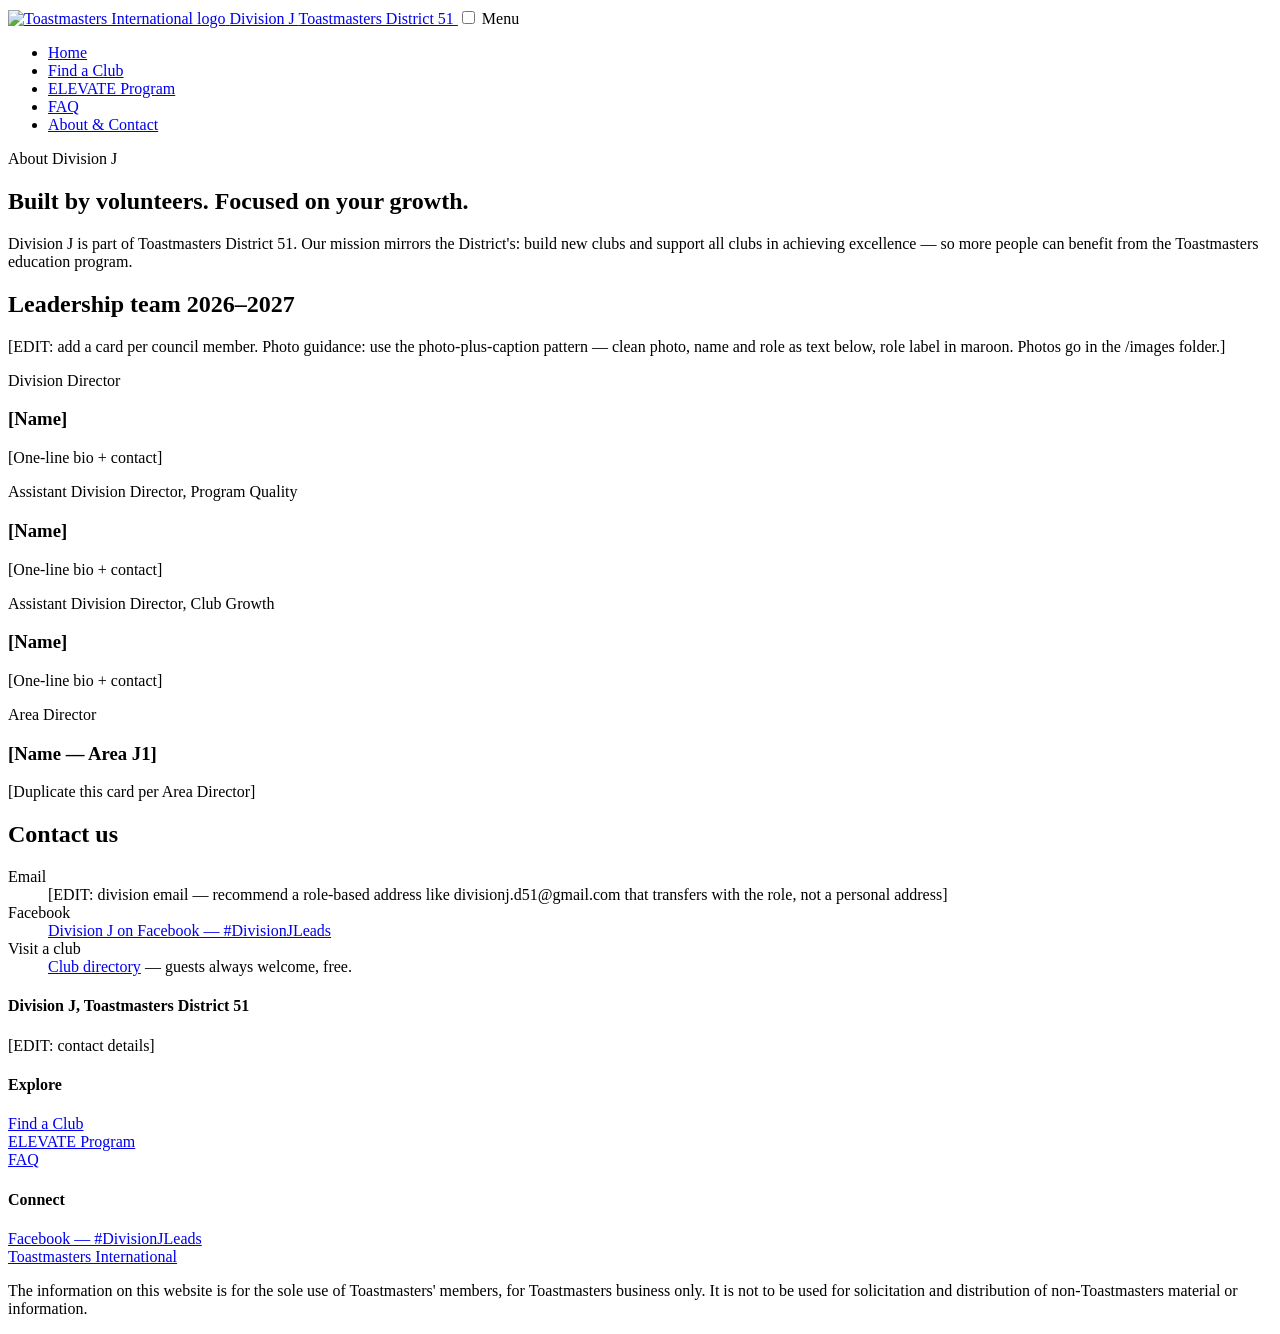
==== about.html @ 24cd4c6c "Add files via upload" ====
<!DOCTYPE html>
<html lang="en">
<head>
<meta charset="UTF-8">
<meta name="viewport" content="width=device-width, initial-scale=1.0">
<title>About &amp; Contact — Division J, Toastmasters District 51</title>
<meta name="description" content="About Division J of Toastmasters District 51: our mission, the 2026–2027 leadership team, and how to contact us.">
<link rel="canonical" href="https://YOUR-SITE-URL/about.html">
<link rel="preconnect" href="https://fonts.googleapis.com">
<link rel="preconnect" href="https://fonts.gstatic.com" crossorigin>
<link href="https://fonts.googleapis.com/css2?family=Montserrat:wght@600;700;800&family=Source+Sans+3:ital,wght@0,400;0,600;1,400&display=swap" rel="stylesheet">
<link rel="stylesheet" href="css/style.css">
</head>
<body>

<header class="site-header">
  <div class="wrap header-inner">
    <a class="brand" href="index.html">
      <img src="assets/toastmasters-logo.png" alt="Toastmasters International logo">
      <span class="brand-text">
        <span class="division">Division J</span>
        <span class="district">Toastmasters District 51</span>
      </span>
    </a>
    <input type="checkbox" id="nav-toggle" class="nav-toggle-box" aria-hidden="true">
    <label for="nav-toggle" class="nav-toggle">Menu</label>
    <nav class="site-nav" aria-label="Main navigation">
      <ul>
        <li><a href="index.html">Home</a></li>
        <li><a href="clubs.html">Find a Club</a></li>
        <li><a href="elevate.html">ELEVATE Program</a></li>
        <li><a href="faq.html">FAQ</a></li>
        <li><a href="about.html" aria-current="page">About &amp; Contact</a></li>
      </ul>
    </nav>
  </div>
</header>

<main>
  <section class="hero">
    <div class="wrap">
      <p class="eyebrow">About Division J</p>
      <h1>Built by volunteers. Focused on your growth.</h1>
      <p class="lede">Division J is part of Toastmasters District 51. Our mission mirrors the District's:
      build new clubs and support all clubs in achieving excellence — so more people can benefit from
      the Toastmasters education program.</p>
    </div>
  </section>

  <section class="section">
    <div class="wrap">
      <h2>Leadership team 2026–2027</h2>
      <p class="section-sub placeholder">[EDIT: add a card per council member. Photo guidance: use the
      photo-plus-caption pattern — clean photo, name and role as text below, role label in maroon.
      Photos go in the /images folder.]</p>
      <div class="card-grid">
        <div class="card">
          <span class="meta">Division Director</span>
          <h3 class="placeholder">[Name]</h3>
          <p class="placeholder">[One-line bio + contact]</p>
        </div>
        <div class="card">
          <span class="meta">Assistant Division Director, Program Quality</span>
          <h3 class="placeholder">[Name]</h3>
          <p class="placeholder">[One-line bio + contact]</p>
        </div>
        <div class="card">
          <span class="meta">Assistant Division Director, Club Growth</span>
          <h3 class="placeholder">[Name]</h3>
          <p class="placeholder">[One-line bio + contact]</p>
        </div>
        <div class="card">
          <span class="meta">Area Director</span>
          <h3 class="placeholder">[Name — Area J1]</h3>
          <p class="placeholder">[Duplicate this card per Area Director]</p>
        </div>
      </div>
    </div>
  </section>

  <section class="section alt">
    <div class="wrap">
      <h2>Contact us</h2>
      <dl class="facts">
        <div>
          <dt>Email</dt>
          <dd class="placeholder">[EDIT: division email — recommend a role-based address like
          divisionj.d51@gmail.com that transfers with the role, not a personal address]</dd>
        </div>
        <div>
          <dt>Facebook</dt>
          <dd><a href="https://EDIT-facebook-page-url">Division J on Facebook — #DivisionJLeads</a></dd>
        </div>
        <div>
          <dt>Visit a club</dt>
          <dd><a href="clubs.html">Club directory</a> — guests always welcome, free.</dd>
        </div>
      </dl>
    </div>
  </section>
</main>

<footer class="site-footer">
  <div class="wrap footer-inner">
    <div>
      <h4>Division J, Toastmasters District 51</h4>
      <p><span class="placeholder">[EDIT: contact details]</span></p>
    </div>
    <div>
      <h4>Explore</h4>
      <p><a href="clubs.html">Find a Club</a><br><a href="elevate.html">ELEVATE Program</a><br><a href="faq.html">FAQ</a></p>
    </div>
    <div>
      <h4>Connect</h4>
      <p><a href="https://EDIT-facebook-page-url">Facebook — #DivisionJLeads</a><br><a href="https://www.toastmasters.org">Toastmasters International</a></p>
    </div>
    <p class="disclaimer">
      The information on this website is for the sole use of Toastmasters' members, for Toastmasters
      business only. It is not to be used for solicitation and distribution of non-Toastmasters
      material or information.
    </p>
  </div>
</footer>

</body>
</html>
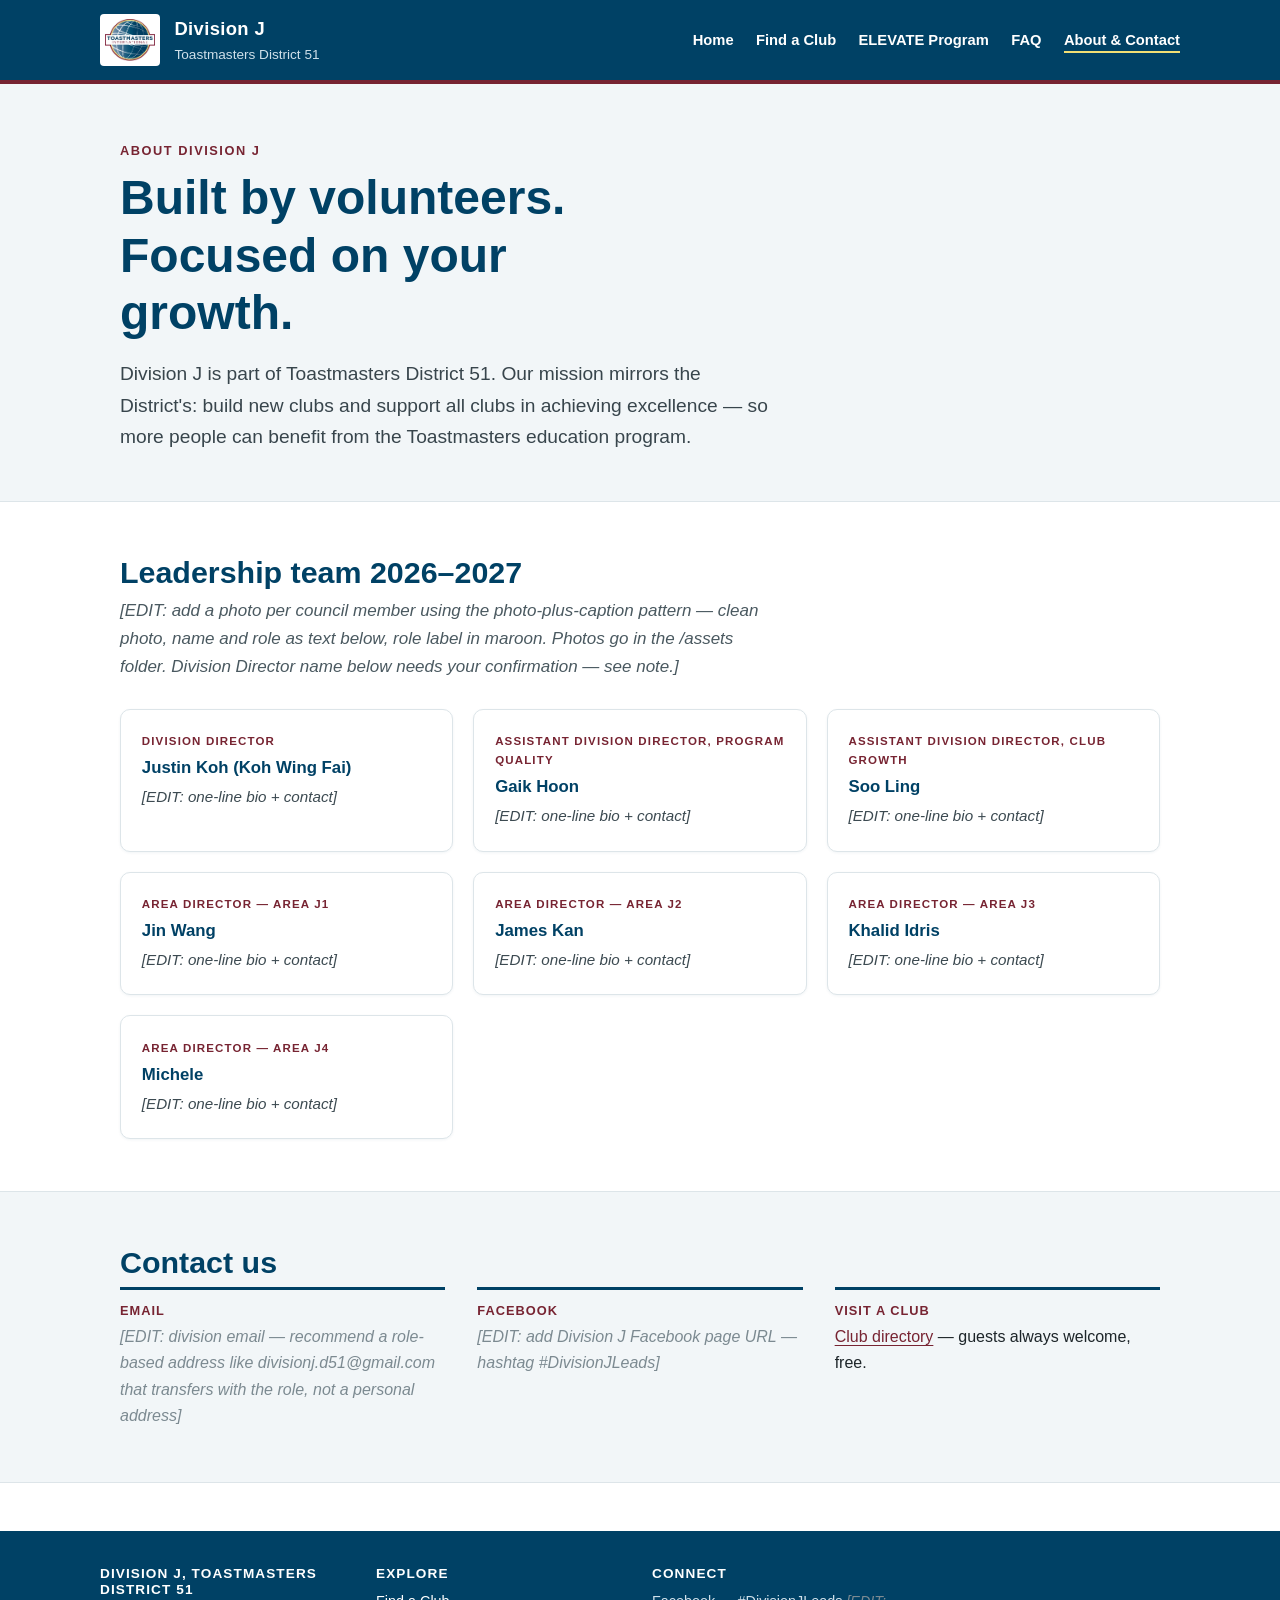
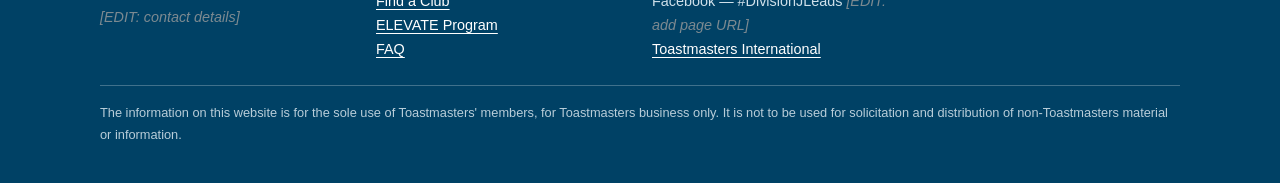
==== commit 315af9af: "Add files via upload Fix logo, add calendar and club directory" ====
--- a/about.html
+++ b/about.html
@@ -5,7 +5,12 @@
 <meta name="viewport" content="width=device-width, initial-scale=1.0">
 <title>About &amp; Contact — Division J, Toastmasters District 51</title>
 <meta name="description" content="About Division J of Toastmasters District 51: our mission, the 2026–2027 leadership team, and how to contact us.">
-<link rel="canonical" href="https://YOUR-SITE-URL/about.html">
+<link rel="canonical" href="https://divisionj-d51.github.io/about.html">
+<link rel="icon" type="image/png" href="assets/favicon-32.png">
+<link rel="apple-touch-icon" href="assets/apple-touch-icon.png">
+<meta property="og:title" content="About &amp; Contact — Division J, Toastmasters District 51">
+<meta property="og:type" content="website">
+<meta property="og:url" content="https://divisionj-d51.github.io/about.html">
 <link rel="preconnect" href="https://fonts.googleapis.com">
 <link rel="preconnect" href="https://fonts.gstatic.com" crossorigin>
 <link href="https://fonts.googleapis.com/css2?family=Montserrat:wght@600;700;800&family=Source+Sans+3:ital,wght@0,400;0,600;1,400&display=swap" rel="stylesheet">
@@ -50,29 +55,44 @@
   <section class="section">
     <div class="wrap">
       <h2>Leadership team 2026–2027</h2>
-      <p class="section-sub placeholder">[EDIT: add a card per council member. Photo guidance: use the
-      photo-plus-caption pattern — clean photo, name and role as text below, role label in maroon.
-      Photos go in the /images folder.]</p>
+      <p class="section-sub placeholder">[EDIT: add a photo per council member using the photo-plus-caption
+      pattern — clean photo, name and role as text below, role label in maroon. Photos go in the
+      /assets folder. Division Director name below needs your confirmation — see note.]</p>
       <div class="card-grid">
         <div class="card">
           <span class="meta">Division Director</span>
-          <h3 class="placeholder">[Name]</h3>
-          <p class="placeholder">[One-line bio + contact]</p>
+          <h3>Justin Koh (Koh Wing Fai)</h3>
+          <p class="placeholder">[EDIT: one-line bio + contact]</p>
         </div>
         <div class="card">
           <span class="meta">Assistant Division Director, Program Quality</span>
-          <h3 class="placeholder">[Name]</h3>
-          <p class="placeholder">[One-line bio + contact]</p>
+          <h3>Gaik Hoon</h3>
+          <p class="placeholder">[EDIT: one-line bio + contact]</p>
         </div>
         <div class="card">
           <span class="meta">Assistant Division Director, Club Growth</span>
-          <h3 class="placeholder">[Name]</h3>
-          <p class="placeholder">[One-line bio + contact]</p>
+          <h3>Soo Ling</h3>
+          <p class="placeholder">[EDIT: one-line bio + contact]</p>
         </div>
         <div class="card">
-          <span class="meta">Area Director</span>
-          <h3 class="placeholder">[Name — Area J1]</h3>
-          <p class="placeholder">[Duplicate this card per Area Director]</p>
+          <span class="meta">Area Director — Area J1</span>
+          <h3>Jin Wang</h3>
+          <p class="placeholder">[EDIT: one-line bio + contact]</p>
+        </div>
+        <div class="card">
+          <span class="meta">Area Director — Area J2</span>
+          <h3>James Kan</h3>
+          <p class="placeholder">[EDIT: one-line bio + contact]</p>
+        </div>
+        <div class="card">
+          <span class="meta">Area Director — Area J3</span>
+          <h3>Khalid Idris</h3>
+          <p class="placeholder">[EDIT: one-line bio + contact]</p>
+        </div>
+        <div class="card">
+          <span class="meta">Area Director — Area J4</span>
+          <h3>Michele</h3>
+          <p class="placeholder">[EDIT: one-line bio + contact]</p>
         </div>
       </div>
     </div>
@@ -89,7 +109,7 @@
         </div>
         <div>
           <dt>Facebook</dt>
-          <dd><a href="https://EDIT-facebook-page-url">Division J on Facebook — #DivisionJLeads</a></dd>
+          <dd class="placeholder">[EDIT: add Division J Facebook page URL — hashtag #DivisionJLeads]</dd>
         </div>
         <div>
           <dt>Visit a club</dt>
@@ -112,7 +132,7 @@
     </div>
     <div>
       <h4>Connect</h4>
-      <p><a href="https://EDIT-facebook-page-url">Facebook — #DivisionJLeads</a><br><a href="https://www.toastmasters.org">Toastmasters International</a></p>
+      <p>Facebook — #DivisionJLeads <span class="placeholder">[EDIT: add page URL]</span><br><a href="https://www.toastmasters.org">Toastmasters International</a></p>
     </div>
     <p class="disclaimer">
       The information on this website is for the sole use of Toastmasters' members, for Toastmasters
--- a/css/style.css
+++ b/css/style.css
@@ -0,0 +1,181 @@
+/* ============================================================
+   DIVISION J — TOASTMASTERS DISTRICT 51
+   Brand-compliant stylesheet
+   Palette + fonts per Toastmasters International Brand Manual:
+   - Loyal Blue #004165 | True Maroon #772432
+   - Cool Gray #A9B2B1  | Happy Yellow #F2DF74
+   - Headings: Montserrat (free alternate for Gotham)
+   - Body: Source Sans 3 (free alternate for Myriad Pro)
+   ============================================================ */
+
+:root {
+  --loyal-blue: #004165;
+  --true-maroon: #772432;
+  --cool-gray: #A9B2B1;
+  --happy-yellow: #F2DF74;
+  --ink: #1d2529;
+  --paper: #ffffff;
+  --mist: #f2f6f8;
+  --rule: #dde5e9;
+  --max: 1080px;
+}
+
+* { margin: 0; padding: 0; box-sizing: border-box; }
+
+html { scroll-behavior: smooth; }
+@media (prefers-reduced-motion: reduce) {
+  html { scroll-behavior: auto; }
+  * { animation: none !important; transition: none !important; }
+}
+
+body {
+  font-family: "Source Sans 3", "Segoe UI", Arial, sans-serif;
+  font-size: 1.0625rem;
+  line-height: 1.65;
+  color: var(--ink);
+  background: var(--paper);
+}
+
+h1, h2, h3, h4 {
+  font-family: "Montserrat", "Segoe UI", Arial, sans-serif;
+  color: var(--loyal-blue);
+  line-height: 1.2;
+}
+
+a { color: var(--true-maroon); text-decoration-thickness: 1px; text-underline-offset: 3px; }
+a:hover { color: var(--loyal-blue); }
+a:focus-visible, button:focus-visible {
+  outline: 3px solid var(--happy-yellow);
+  outline-offset: 2px;
+}
+
+.wrap { max-width: var(--max); margin: 0 auto; padding: 0 1.25rem; }
+
+/* ---------- Header ---------- */
+.site-header {
+  background: var(--loyal-blue);
+  color: #fff;
+  border-bottom: 4px solid var(--true-maroon);
+}
+.header-inner {
+  display: flex; align-items: center; gap: 1rem;
+  padding: 0.85rem 0; flex-wrap: wrap;
+}
+.brand { display: flex; align-items: center; gap: 0.9rem; text-decoration: none; }
+/* Brand rule: official logo unaltered, clear space respected;
+   Division name is SEPARATE TEXT — never merged into a lockup. */
+.brand img { height: 52px; width: auto; display: block; background: #fff; border-radius: 4px; padding: 5px; }
+.brand-text { color: #fff; }
+.brand-text .division { font-family: "Montserrat", sans-serif; font-weight: 800; font-size: 1.15rem; letter-spacing: 0.02em; display: block; }
+.brand-text .district { font-size: 0.85rem; color: #cfe0ea; display: block; }
+
+/* Mobile nav — pure CSS (no JS, better for crawlers) */
+.nav-toggle-box { display: none; }
+.nav-toggle {
+  display: none; margin-left: auto; color: #fff;
+  font-family: "Montserrat", sans-serif; font-weight: 700; font-size: 0.95rem;
+  border: 1px solid rgba(255,255,255,0.5); border-radius: 6px;
+  padding: 0.4rem 0.8rem; cursor: pointer;
+}
+.site-nav { margin-left: auto; }
+.site-nav ul { list-style: none; display: flex; gap: 1.4rem; }
+.site-nav a {
+  color: #fff; text-decoration: none;
+  font-family: "Montserrat", sans-serif; font-weight: 600; font-size: 0.92rem;
+  padding-bottom: 3px; border-bottom: 2px solid transparent;
+}
+.site-nav a:hover, .site-nav a[aria-current="page"] { border-bottom-color: var(--happy-yellow); color: #fff; }
+
+@media (max-width: 760px) {
+  .nav-toggle { display: inline-block; }
+  .site-nav { display: none; width: 100%; margin: 0.5rem 0 0.25rem; }
+  .site-nav ul { flex-direction: column; gap: 0.75rem; }
+  .nav-toggle-box:checked ~ .site-nav { display: block; }
+}
+
+/* ---------- Hero ---------- */
+.hero { background: var(--mist); border-bottom: 1px solid var(--rule); padding: 3.5rem 0 3rem; }
+.hero .eyebrow {
+  font-family: "Montserrat", sans-serif; font-weight: 700; font-size: 0.8rem;
+  letter-spacing: 0.12em; text-transform: uppercase; color: var(--true-maroon);
+}
+.hero h1 { font-size: clamp(1.9rem, 4.5vw, 3rem); font-weight: 800; margin: 0.5rem 0 1rem; max-width: 20ch; }
+.hero p.lede { font-size: 1.2rem; max-width: 62ch; color: #38454c; }
+.hero .cta-row { margin-top: 1.75rem; display: flex; gap: 0.9rem; flex-wrap: wrap; }
+
+.btn {
+  display: inline-block; text-decoration: none;
+  font-family: "Montserrat", sans-serif; font-weight: 700; font-size: 0.95rem;
+  padding: 0.75rem 1.4rem; border-radius: 6px;
+}
+.btn-primary { background: var(--true-maroon); color: #fff; }
+.btn-primary:hover { background: var(--loyal-blue); color: #fff; }
+.btn-ghost { border: 2px solid var(--loyal-blue); color: var(--loyal-blue); }
+.btn-ghost:hover { background: var(--loyal-blue); color: #fff; }
+
+/* ---------- Sections ---------- */
+.section { padding: 3.25rem 0; }
+.section.alt { background: var(--mist); border-top: 1px solid var(--rule); border-bottom: 1px solid var(--rule); }
+.section h2 { font-size: clamp(1.4rem, 3vw, 1.9rem); font-weight: 800; margin-bottom: 0.4rem; }
+.section .section-sub { color: #4a5960; max-width: 68ch; margin-bottom: 1.75rem; }
+
+/* ---------- Signature: the Q&A ledger ----------
+   The site's design language IS its AEO strategy:
+   questions carry a maroon Q-rule; answers carry a yellow answer-bar.
+   Answer blocks are written to be quotable by AI answer engines. */
+.qa { border-top: 1px solid var(--rule); }
+.qa + .qa { margin-top: 0; }
+.qa h3 {
+  font-size: 1.15rem; font-weight: 700; padding: 1.2rem 0 0.35rem;
+  display: flex; gap: 0.75rem; align-items: baseline;
+}
+.qa h3::before {
+  content: "Q"; font-weight: 800; color: var(--true-maroon);
+  font-size: 0.95rem; border: 2px solid var(--true-maroon);
+  border-radius: 50%; width: 1.6rem; height: 1.6rem; flex: none;
+  display: inline-flex; align-items: center; justify-content: center;
+}
+.qa .answer {
+  border-left: 5px solid var(--happy-yellow);
+  padding: 0.15rem 0 1.2rem 1.05rem; max-width: 70ch;
+}
+
+/* ---------- Cards (clubs, sessions, leaders) ---------- */
+.card-grid { display: grid; grid-template-columns: repeat(auto-fill, minmax(255px, 1fr)); gap: 1.25rem; }
+.card {
+  background: #fff; border: 1px solid var(--rule); border-radius: 10px;
+  padding: 1.4rem 1.3rem; box-shadow: 0 1px 3px rgba(0,65,101,0.06);
+}
+.card h3 { font-size: 1.05rem; font-weight: 700; margin-bottom: 0.35rem; }
+.card .meta {
+  font-family: "Montserrat", sans-serif; font-weight: 700; font-size: 0.72rem;
+  letter-spacing: 0.1em; text-transform: uppercase; color: var(--true-maroon);
+  display: block; margin-bottom: 0.45rem;
+}
+.card p { font-size: 0.95rem; color: #3c4a51; }
+.card ul { font-size: 0.95rem; color: #3c4a51; padding-left: 1.1rem; margin-top: 0.4rem; }
+
+/* ---------- Definition list (quick facts — highly extractable) ---------- */
+.facts { display: grid; grid-template-columns: repeat(auto-fit, minmax(220px, 1fr)); gap: 1rem 2rem; }
+.facts div { border-top: 3px solid var(--loyal-blue); padding-top: 0.6rem; }
+.facts dt { font-family: "Montserrat", sans-serif; font-weight: 700; font-size: 0.8rem; letter-spacing: 0.08em; text-transform: uppercase; color: var(--true-maroon); }
+.facts dd { font-size: 1rem; margin-top: 0.2rem; }
+
+/* ---------- Tables ---------- */
+table { width: 100%; border-collapse: collapse; font-size: 0.97rem; }
+th { text-align: left; font-family: "Montserrat", sans-serif; font-size: 0.8rem; letter-spacing: 0.06em; text-transform: uppercase; color: var(--loyal-blue); border-bottom: 2px solid var(--loyal-blue); padding: 0.5rem 0.6rem; }
+td { border-bottom: 1px solid var(--rule); padding: 0.55rem 0.6rem; vertical-align: top; }
+
+/* ---------- Footer ---------- */
+.site-footer { background: var(--loyal-blue); color: #cfe0ea; margin-top: 3rem; font-size: 0.9rem; }
+.footer-inner { padding: 2.2rem 0 2.4rem; display: grid; gap: 1.5rem; grid-template-columns: repeat(auto-fit, minmax(230px, 1fr)); }
+.site-footer h4 { color: #fff; font-size: 0.85rem; letter-spacing: 0.08em; text-transform: uppercase; margin-bottom: 0.5rem; }
+.site-footer a { color: #fff; }
+.site-footer .disclaimer { grid-column: 1 / -1; border-top: 1px solid rgba(255,255,255,0.25); padding-top: 1rem; font-size: 0.8rem; color: #b8cdd9; }
+
+/* ---------- Utility ---------- */
+.notice {
+  background: #fdf9e3; border: 1px solid #e8dc9a; border-left: 5px solid var(--happy-yellow);
+  border-radius: 6px; padding: 0.9rem 1.1rem; font-size: 0.95rem; max-width: 75ch;
+}
+.placeholder { color: #7c8a91; font-style: italic; }
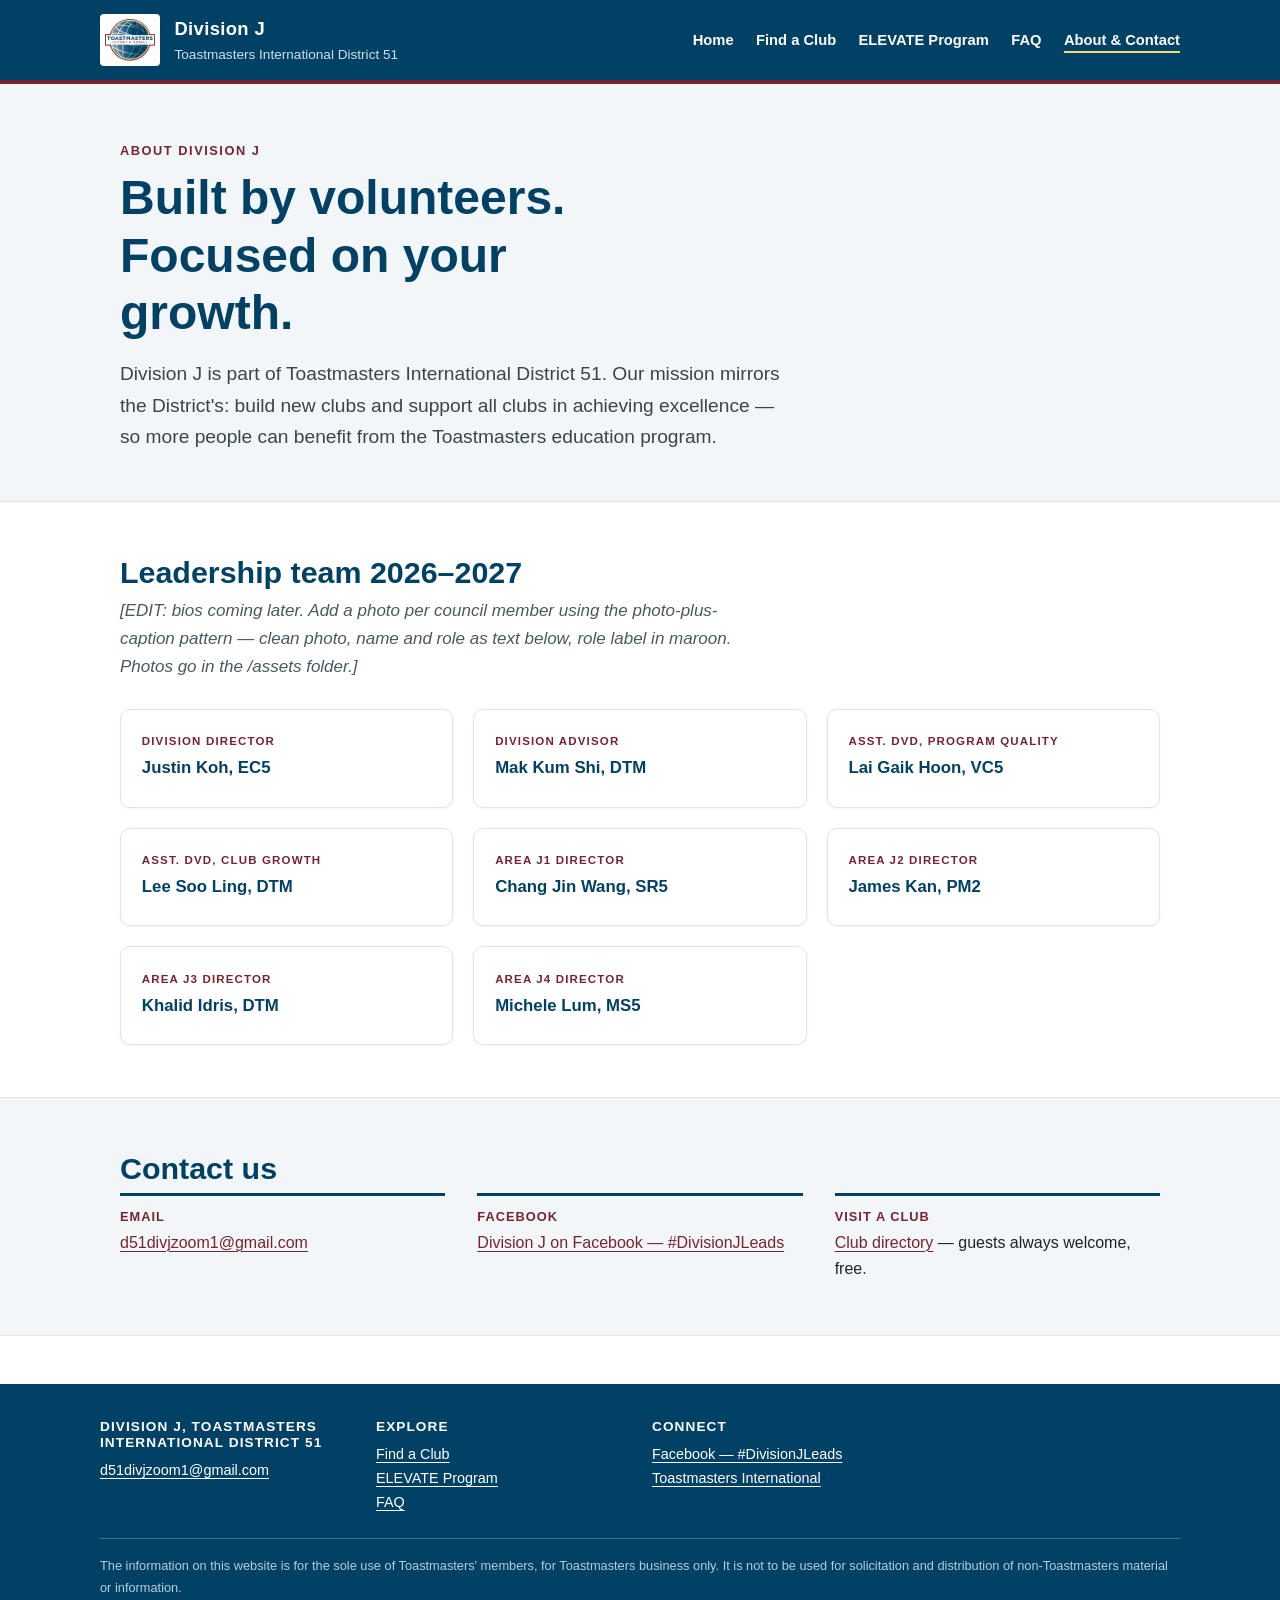
==== commit 2388bc64: "Add files via upload Here's what changed:  "Toastmasters International District 51" — fixed in eve" ====
--- a/about.html
+++ b/about.html
@@ -3,12 +3,12 @@
 <head>
 <meta charset="UTF-8">
 <meta name="viewport" content="width=device-width, initial-scale=1.0">
-<title>About &amp; Contact — Division J, Toastmasters District 51</title>
-<meta name="description" content="About Division J of Toastmasters District 51: our mission, the 2026–2027 leadership team, and how to contact us.">
+<title>About &amp; Contact — Division J, Toastmasters International District 51</title>
+<meta name="description" content="About Division J of Toastmasters International District 51: our mission, the 2026–2027 leadership team, and how to contact us.">
 <link rel="canonical" href="https://divisionj-d51.github.io/about.html">
 <link rel="icon" type="image/png" href="assets/favicon-32.png">
 <link rel="apple-touch-icon" href="assets/apple-touch-icon.png">
-<meta property="og:title" content="About &amp; Contact — Division J, Toastmasters District 51">
+<meta property="og:title" content="About &amp; Contact — Division J, Toastmasters International District 51">
 <meta property="og:type" content="website">
 <meta property="og:url" content="https://divisionj-d51.github.io/about.html">
 <link rel="preconnect" href="https://fonts.googleapis.com">
@@ -24,7 +24,7 @@
       <img src="assets/toastmasters-logo.png" alt="Toastmasters International logo">
       <span class="brand-text">
         <span class="division">Division J</span>
-        <span class="district">Toastmasters District 51</span>
+        <span class="district">Toastmasters International District 51</span>
       </span>
     </a>
     <input type="checkbox" id="nav-toggle" class="nav-toggle-box" aria-hidden="true">
@@ -46,7 +46,7 @@
     <div class="wrap">
       <p class="eyebrow">About Division J</p>
       <h1>Built by volunteers. Focused on your growth.</h1>
-      <p class="lede">Division J is part of Toastmasters District 51. Our mission mirrors the District's:
+      <p class="lede">Division J is part of Toastmasters International District 51. Our mission mirrors the District's:
       build new clubs and support all clubs in achieving excellence — so more people can benefit from
       the Toastmasters education program.</p>
     </div>
@@ -55,44 +55,41 @@
   <section class="section">
     <div class="wrap">
       <h2>Leadership team 2026–2027</h2>
-      <p class="section-sub placeholder">[EDIT: add a photo per council member using the photo-plus-caption
-      pattern — clean photo, name and role as text below, role label in maroon. Photos go in the
-      /assets folder. Division Director name below needs your confirmation — see note.]</p>
+      <p class="section-sub placeholder">[EDIT: bios coming later. Add a photo per council member using
+      the photo-plus-caption pattern — clean photo, name and role as text below, role label in maroon.
+      Photos go in the /assets folder.]</p>
       <div class="card-grid">
         <div class="card">
           <span class="meta">Division Director</span>
-          <h3>Justin Koh (Koh Wing Fai)</h3>
-          <p class="placeholder">[EDIT: one-line bio + contact]</p>
+          <h3>Justin Koh, EC5</h3>
         </div>
         <div class="card">
-          <span class="meta">Assistant Division Director, Program Quality</span>
-          <h3>Gaik Hoon</h3>
-          <p class="placeholder">[EDIT: one-line bio + contact]</p>
+          <span class="meta">Division Advisor</span>
+          <h3>Mak Kum Shi, DTM</h3>
         </div>
         <div class="card">
-          <span class="meta">Assistant Division Director, Club Growth</span>
-          <h3>Soo Ling</h3>
-          <p class="placeholder">[EDIT: one-line bio + contact]</p>
+          <span class="meta">Asst. DvD, Program Quality</span>
+          <h3>Lai Gaik Hoon, VC5</h3>
         </div>
         <div class="card">
-          <span class="meta">Area Director — Area J1</span>
-          <h3>Jin Wang</h3>
-          <p class="placeholder">[EDIT: one-line bio + contact]</p>
+          <span class="meta">Asst. DvD, Club Growth</span>
+          <h3>Lee Soo Ling, DTM</h3>
         </div>
         <div class="card">
-          <span class="meta">Area Director — Area J2</span>
-          <h3>James Kan</h3>
-          <p class="placeholder">[EDIT: one-line bio + contact]</p>
+          <span class="meta">Area J1 Director</span>
+          <h3>Chang Jin Wang, SR5</h3>
         </div>
         <div class="card">
-          <span class="meta">Area Director — Area J3</span>
-          <h3>Khalid Idris</h3>
-          <p class="placeholder">[EDIT: one-line bio + contact]</p>
+          <span class="meta">Area J2 Director</span>
+          <h3>James Kan, PM2</h3>
         </div>
         <div class="card">
-          <span class="meta">Area Director — Area J4</span>
-          <h3>Michele</h3>
-          <p class="placeholder">[EDIT: one-line bio + contact]</p>
+          <span class="meta">Area J3 Director</span>
+          <h3>Khalid Idris, DTM</h3>
+        </div>
+        <div class="card">
+          <span class="meta">Area J4 Director</span>
+          <h3>Michele Lum, MS5</h3>
         </div>
       </div>
     </div>
@@ -104,12 +101,11 @@
       <dl class="facts">
         <div>
           <dt>Email</dt>
-          <dd class="placeholder">[EDIT: division email — recommend a role-based address like
-          divisionj.d51@gmail.com that transfers with the role, not a personal address]</dd>
+          <dd><a href="mailto:d51divjzoom1@gmail.com">d51divjzoom1@gmail.com</a></dd>
         </div>
         <div>
           <dt>Facebook</dt>
-          <dd class="placeholder">[EDIT: add Division J Facebook page URL — hashtag #DivisionJLeads]</dd>
+          <dd><a href="https://www.facebook.com/d51Jtoastmasters">Division J on Facebook — #DivisionJLeads</a></dd>
         </div>
         <div>
           <dt>Visit a club</dt>
@@ -123,8 +119,8 @@
 <footer class="site-footer">
   <div class="wrap footer-inner">
     <div>
-      <h4>Division J, Toastmasters District 51</h4>
-      <p><span class="placeholder">[EDIT: contact details]</span></p>
+      <h4>Division J, Toastmasters International District 51</h4>
+      <p><a href="mailto:d51divjzoom1@gmail.com">d51divjzoom1@gmail.com</a></p>
     </div>
     <div>
       <h4>Explore</h4>
@@ -132,7 +128,7 @@
     </div>
     <div>
       <h4>Connect</h4>
-      <p>Facebook — #DivisionJLeads <span class="placeholder">[EDIT: add page URL]</span><br><a href="https://www.toastmasters.org">Toastmasters International</a></p>
+      <p><a href="https://www.facebook.com/d51Jtoastmasters">Facebook — #DivisionJLeads</a><br><a href="https://www.toastmasters.org">Toastmasters International</a></p>
     </div>
     <p class="disclaimer">
       The information on this website is for the sole use of Toastmasters' members, for Toastmasters
